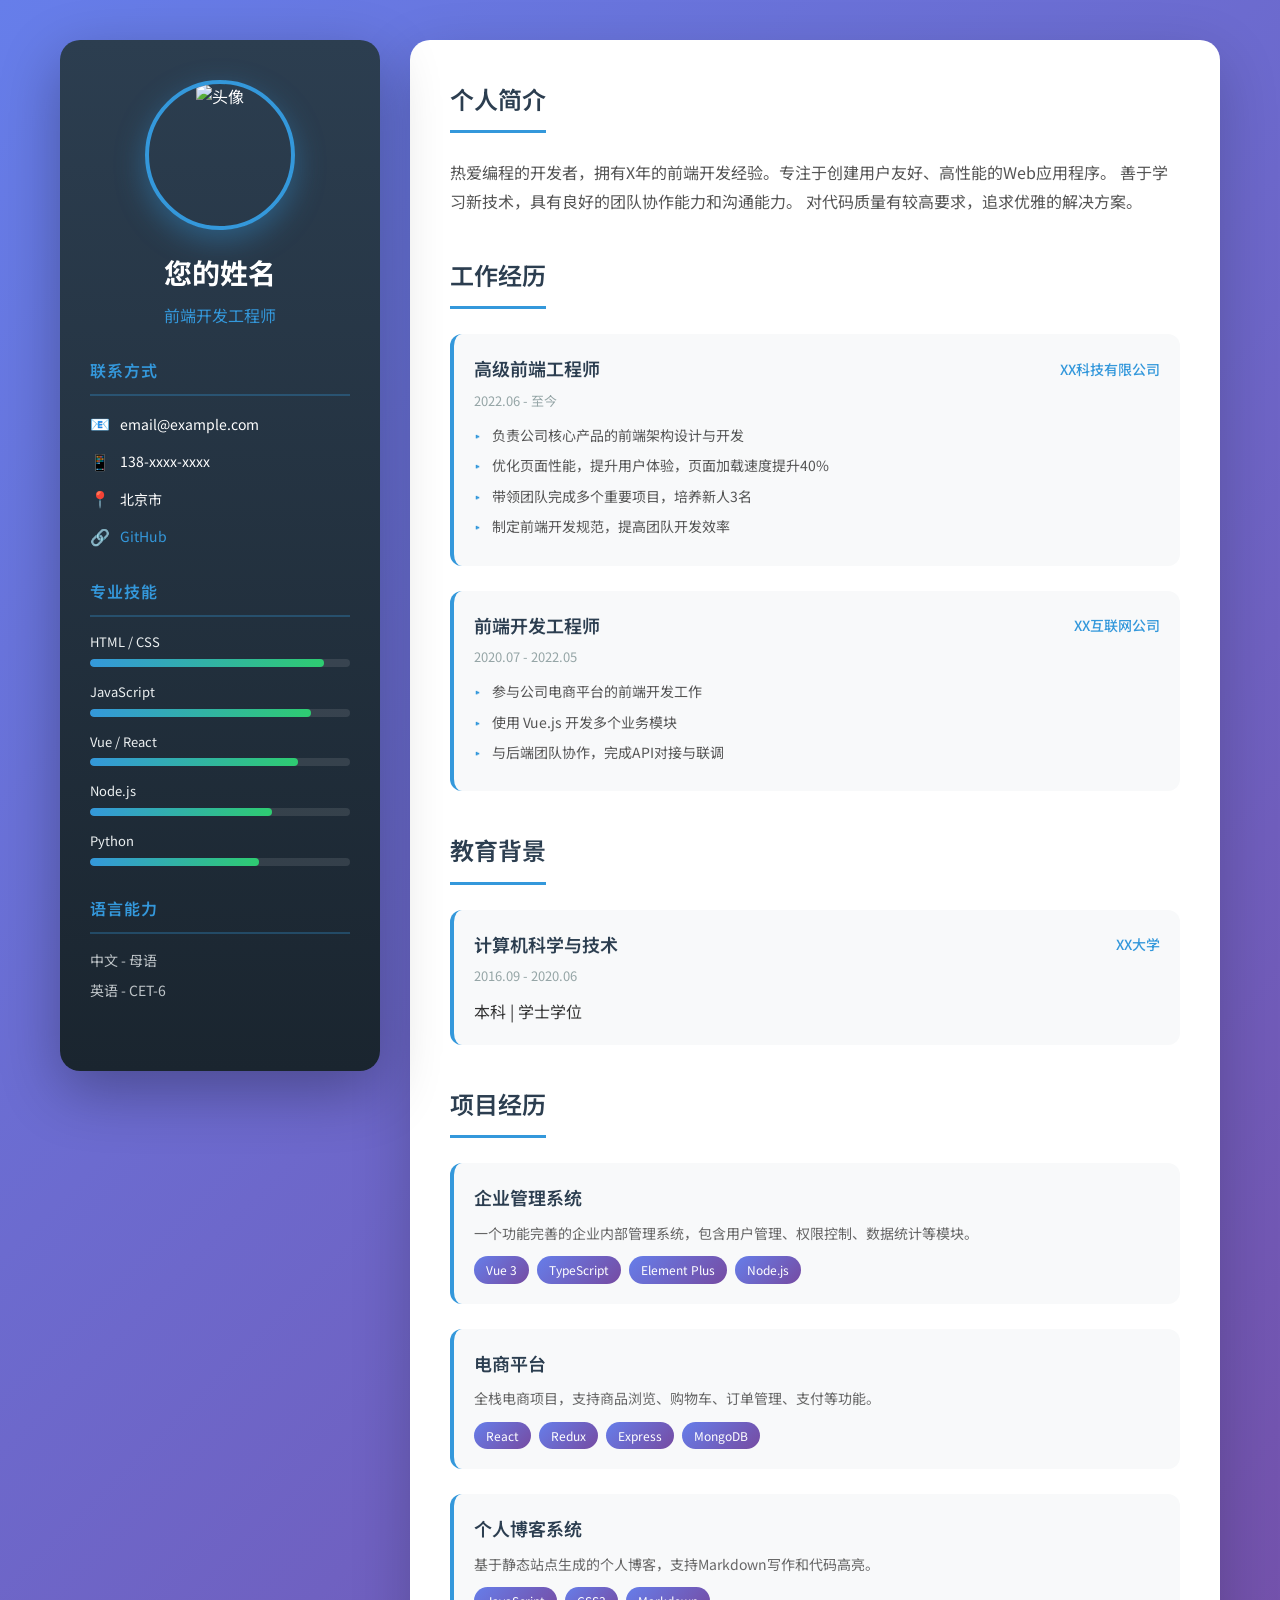
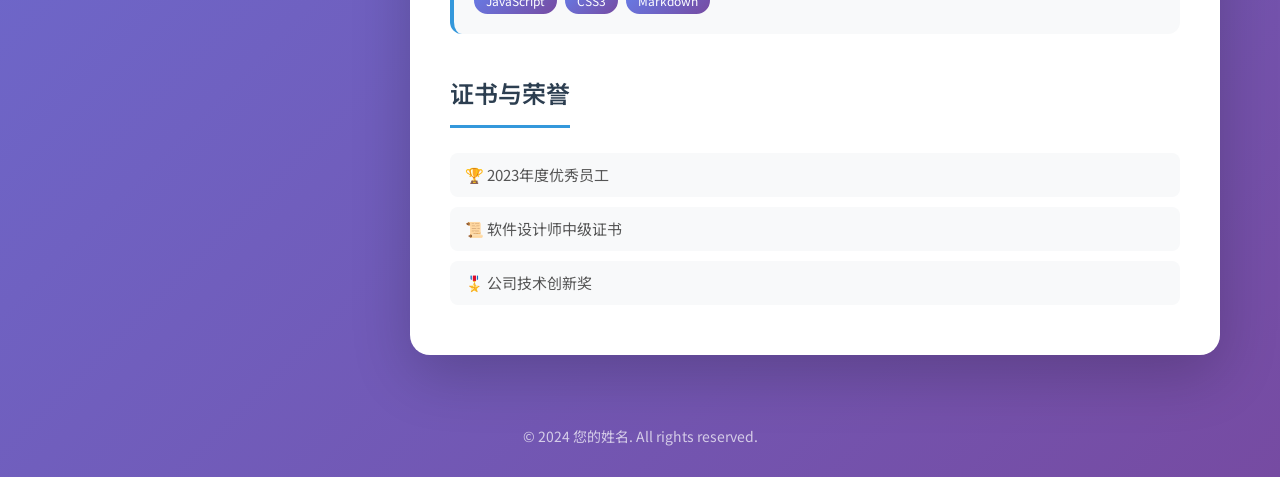
==== index.html @ 6ce11c9f "Convert to personal resume website - Add index.html with resume template - Add style.css with modern" ====
<!DOCTYPE html>
<html lang="zh-CN">
<head>
    <meta charset="UTF-8">
    <meta name="viewport" content="width=device-width, initial-scale=1.0">
    <title>个人简历 - 您的姓名</title>
    <link rel="stylesheet" href="style.css">
    <link href="https://fonts.googleapis.com/css2?family=Noto+Sans+SC:wght@300;400;500;700&display=swap" rel="stylesheet">
</head>
<body>
    <div class="container">
        <!-- 左侧边栏 -->
        <aside class="sidebar">
            <div class="profile">
                <div class="avatar">
                    <img src="https://via.placeholder.com/150" alt="头像">
                </div>
                <h1 class="name">您的姓名</h1>
                <p class="title">前端开发工程师</p>
            </div>

            <section class="contact">
                <h2>联系方式</h2>
                <ul>
                    <li>
                        <span class="icon">📧</span>
                        <span>email@example.com</span>
                    </li>
                    <li>
                        <span class="icon">📱</span>
                        <span>138-xxxx-xxxx</span>
                    </li>
                    <li>
                        <span class="icon">📍</span>
                        <span>北京市</span>
                    </li>
                    <li>
                        <span class="icon">🔗</span>
                        <a href="https://github.com/wuwuw666" target="_blank">GitHub</a>
                    </li>
                </ul>
            </section>

            <section class="skills">
                <h2>专业技能</h2>
                <div class="skill-item">
                    <span>HTML / CSS</span>
                    <div class="skill-bar">
                        <div class="skill-progress" style="width: 90%"></div>
                    </div>
                </div>
                <div class="skill-item">
                    <span>JavaScript</span>
                    <div class="skill-bar">
                        <div class="skill-progress" style="width: 85%"></div>
                    </div>
                </div>
                <div class="skill-item">
                    <span>Vue / React</span>
                    <div class="skill-bar">
                        <div class="skill-progress" style="width: 80%"></div>
                    </div>
                </div>
                <div class="skill-item">
                    <span>Node.js</span>
                    <div class="skill-bar">
                        <div class="skill-progress" style="width: 70%"></div>
                    </div>
                </div>
                <div class="skill-item">
                    <span>Python</span>
                    <div class="skill-bar">
                        <div class="skill-progress" style="width: 65%"></div>
                    </div>
                </div>
            </section>

            <section class="languages">
                <h2>语言能力</h2>
                <ul>
                    <li>中文 - 母语</li>
                    <li>英语 - CET-6</li>
                </ul>
            </section>
        </aside>

        <!-- 主内容区 -->
        <main class="main-content">
            <section class="about">
                <h2>个人简介</h2>
                <p>
                    热爱编程的开发者，拥有X年的前端开发经验。专注于创建用户友好、高性能的Web应用程序。
                    善于学习新技术，具有良好的团队协作能力和沟通能力。
                    对代码质量有较高要求，追求优雅的解决方案。
                </p>
            </section>

            <section class="experience">
                <h2>工作经历</h2>

                <div class="experience-item">
                    <div class="experience-header">
                        <h3>高级前端工程师</h3>
                        <span class="company">XX科技有限公司</span>
                    </div>
                    <span class="date">2022.06 - 至今</span>
                    <ul>
                        <li>负责公司核心产品的前端架构设计与开发</li>
                        <li>优化页面性能，提升用户体验，页面加载速度提升40%</li>
                        <li>带领团队完成多个重要项目，培养新人3名</li>
                        <li>制定前端开发规范，提高团队开发效率</li>
                    </ul>
                </div>

                <div class="experience-item">
                    <div class="experience-header">
                        <h3>前端开发工程师</h3>
                        <span class="company">XX互联网公司</span>
                    </div>
                    <span class="date">2020.07 - 2022.05</span>
                    <ul>
                        <li>参与公司电商平台的前端开发工作</li>
                        <li>使用 Vue.js 开发多个业务模块</li>
                        <li>与后端团队协作，完成API对接与联调</li>
                    </ul>
                </div>
            </section>

            <section class="education">
                <h2>教育背景</h2>
                <div class="education-item">
                    <div class="education-header">
                        <h3>计算机科学与技术</h3>
                        <span class="school">XX大学</span>
                    </div>
                    <span class="date">2016.09 - 2020.06</span>
                    <p>本科 | 学士学位</p>
                </div>
            </section>

            <section class="projects">
                <h2>项目经历</h2>

                <div class="project-item">
                    <h3>企业管理系统</h3>
                    <p class="project-desc">
                        一个功能完善的企业内部管理系统，包含用户管理、权限控制、数据统计等模块。
                    </p>
                    <div class="tech-tags">
                        <span class="tag">Vue 3</span>
                        <span class="tag">TypeScript</span>
                        <span class="tag">Element Plus</span>
                        <span class="tag">Node.js</span>
                    </div>
                </div>

                <div class="project-item">
                    <h3>电商平台</h3>
                    <p class="project-desc">
                        全栈电商项目，支持商品浏览、购物车、订单管理、支付等功能。
                    </p>
                    <div class="tech-tags">
                        <span class="tag">React</span>
                        <span class="tag">Redux</span>
                        <span class="tag">Express</span>
                        <span class="tag">MongoDB</span>
                    </div>
                </div>

                <div class="project-item">
                    <h3>个人博客系统</h3>
                    <p class="project-desc">
                        基于静态站点生成的个人博客，支持Markdown写作和代码高亮。
                    </p>
                    <div class="tech-tags">
                        <span class="tag">JavaScript</span>
                        <span class="tag">CSS3</span>
                        <span class="tag">Markdown</span>
                    </div>
                </div>
            </section>

            <section class="certificates">
                <h2>证书与荣誉</h2>
                <ul>
                    <li>🏆 2023年度优秀员工</li>
                    <li>📜 软件设计师中级证书</li>
                    <li>🎖️ 公司技术创新奖</li>
                </ul>
            </section>
        </main>
    </div>

    <footer>
        <p>&copy; 2024 您的姓名. All rights reserved.</p>
    </footer>
</body>
</html>
---- style.css ----
/* 全局样式 */
* {
    margin: 0;
    padding: 0;
    box-sizing: border-box;
}

body {
    font-family: 'Noto Sans SC', -apple-system, BlinkMacSystemFont, 'Segoe UI', sans-serif;
    background: linear-gradient(135deg, #667eea 0%, #764ba2 100%);
    min-height: 100vh;
    color: #333;
    line-height: 1.6;
}

/* 主容器 */
.container {
    max-width: 1200px;
    margin: 40px auto;
    display: grid;
    grid-template-columns: 320px 1fr;
    gap: 30px;
    padding: 0 20px;
}

/* 侧边栏 */
.sidebar {
    background: linear-gradient(180deg, #2c3e50 0%, #1a252f 100%);
    border-radius: 20px;
    padding: 40px 30px;
    color: #fff;
    box-shadow: 0 20px 60px rgba(0, 0, 0, 0.3);
    position: sticky;
    top: 40px;
    height: fit-content;
}

/* 头像和个人信息 */
.profile {
    text-align: center;
    margin-bottom: 30px;
}

.avatar {
    width: 150px;
    height: 150px;
    margin: 0 auto 20px;
    border-radius: 50%;
    overflow: hidden;
    border: 4px solid #3498db;
    box-shadow: 0 10px 30px rgba(52, 152, 219, 0.4);
}

.avatar img {
    width: 100%;
    height: 100%;
    object-fit: cover;
}

.name {
    font-size: 28px;
    font-weight: 700;
    margin-bottom: 8px;
    color: #fff;
}

.title {
    font-size: 16px;
    color: #3498db;
    font-weight: 400;
}

/* 侧边栏区块 */
.sidebar section {
    margin-bottom: 30px;
}

.sidebar h2 {
    font-size: 16px;
    font-weight: 600;
    color: #3498db;
    margin-bottom: 15px;
    padding-bottom: 10px;
    border-bottom: 2px solid rgba(52, 152, 219, 0.3);
    text-transform: uppercase;
    letter-spacing: 1px;
}

/* 联系方式 */
.contact ul {
    list-style: none;
}

.contact li {
    display: flex;
    align-items: center;
    gap: 10px;
    margin-bottom: 12px;
    font-size: 14px;
}

.contact .icon {
    font-size: 16px;
}

.contact a {
    color: #3498db;
    text-decoration: none;
    transition: color 0.3s;
}

.contact a:hover {
    color: #fff;
}

/* 技能条 */
.skill-item {
    margin-bottom: 15px;
}

.skill-item > span {
    display: block;
    font-size: 13px;
    margin-bottom: 6px;
    color: #ecf0f1;
}

.skill-bar {
    height: 8px;
    background: rgba(255, 255, 255, 0.1);
    border-radius: 4px;
    overflow: hidden;
}

.skill-progress {
    height: 100%;
    background: linear-gradient(90deg, #3498db, #2ecc71);
    border-radius: 4px;
    transition: width 1s ease;
}

/* 语言能力 */
.languages ul {
    list-style: none;
}

.languages li {
    font-size: 14px;
    margin-bottom: 8px;
    color: #bdc3c7;
}

/* 主内容区 */
.main-content {
    background: #fff;
    border-radius: 20px;
    padding: 40px;
    box-shadow: 0 20px 60px rgba(0, 0, 0, 0.2);
}

.main-content section {
    margin-bottom: 40px;
}

.main-content section:last-child {
    margin-bottom: 0;
}

.main-content h2 {
    font-size: 24px;
    font-weight: 600;
    color: #2c3e50;
    margin-bottom: 25px;
    padding-bottom: 12px;
    border-bottom: 3px solid #3498db;
    display: inline-block;
}

/* 个人简介 */
.about p {
    font-size: 16px;
    color: #555;
    line-height: 1.8;
}

/* 工作经历 */
.experience-item,
.education-item,
.project-item {
    margin-bottom: 25px;
    padding: 20px;
    background: #f8f9fa;
    border-radius: 12px;
    border-left: 4px solid #3498db;
    transition: transform 0.3s, box-shadow 0.3s;
}

.experience-item:hover,
.project-item:hover {
    transform: translateX(5px);
    box-shadow: 0 5px 20px rgba(52, 152, 219, 0.15);
}

.experience-header,
.education-header {
    display: flex;
    justify-content: space-between;
    align-items: center;
    flex-wrap: wrap;
    gap: 10px;
    margin-bottom: 8px;
}

.experience-header h3,
.education-header h3 {
    font-size: 18px;
    font-weight: 600;
    color: #2c3e50;
}

.company,
.school {
    font-size: 14px;
    color: #3498db;
    font-weight: 500;
}

.date {
    font-size: 13px;
    color: #95a5a6;
    display: block;
    margin-bottom: 12px;
}

.experience ul {
    list-style: none;
    padding-left: 0;
}

.experience li {
    position: relative;
    padding-left: 18px;
    margin-bottom: 8px;
    font-size: 14px;
    color: #555;
}

.experience li::before {
    content: "▸";
    position: absolute;
    left: 0;
    color: #3498db;
}

/* 项目经历 */
.project-item h3 {
    font-size: 18px;
    font-weight: 600;
    color: #2c3e50;
    margin-bottom: 10px;
}

.project-desc {
    font-size: 14px;
    color: #666;
    margin-bottom: 12px;
}

.tech-tags {
    display: flex;
    flex-wrap: wrap;
    gap: 8px;
}

.tag {
    display: inline-block;
    padding: 4px 12px;
    background: linear-gradient(135deg, #667eea, #764ba2);
    color: #fff;
    font-size: 12px;
    border-radius: 20px;
}

/* 证书 */
.certificates ul {
    list-style: none;
}

.certificates li {
    font-size: 15px;
    color: #555;
    margin-bottom: 10px;
    padding: 10px 15px;
    background: #f8f9fa;
    border-radius: 8px;
}

/* 页脚 */
footer {
    text-align: center;
    padding: 30px;
    color: rgba(255, 255, 255, 0.7);
    font-size: 14px;
}

/* 响应式设计 */
@media (max-width: 900px) {
    .container {
        grid-template-columns: 1fr;
    }

    .sidebar {
        position: static;
    }

    .experience-header,
    .education-header {
        flex-direction: column;
        align-items: flex-start;
    }
}

@media (max-width: 480px) {
    .container {
        margin: 20px auto;
    }

    .sidebar,
    .main-content {
        padding: 25px 20px;
    }

    .name {
        font-size: 24px;
    }

    .main-content h2 {
        font-size: 20px;
    }
}

/* 打印样式 */
@media print {
    body {
        background: #fff;
    }

    .container {
        margin: 0;
        box-shadow: none;
    }

    .sidebar {
        background: #f5f5f5;
        color: #333;
        position: static;
    }

    .main-content {
        box-shadow: none;
    }
}
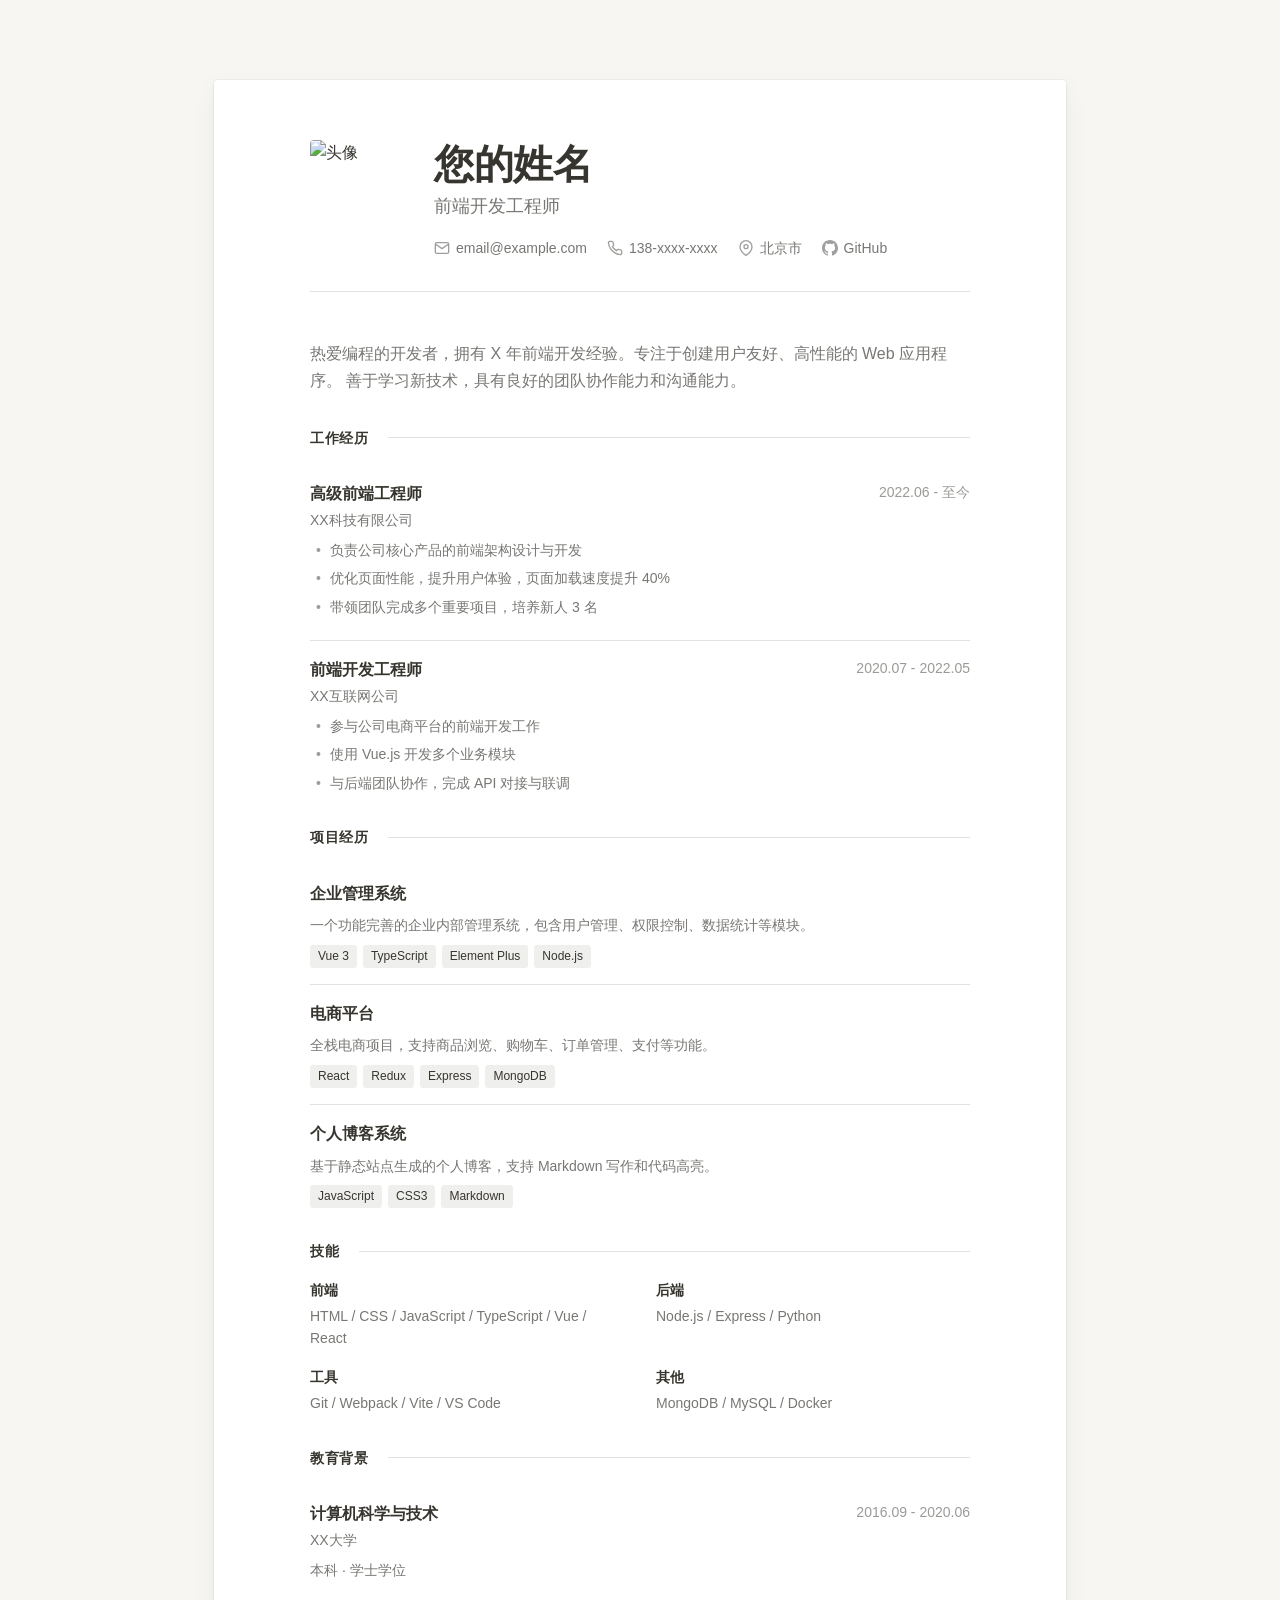
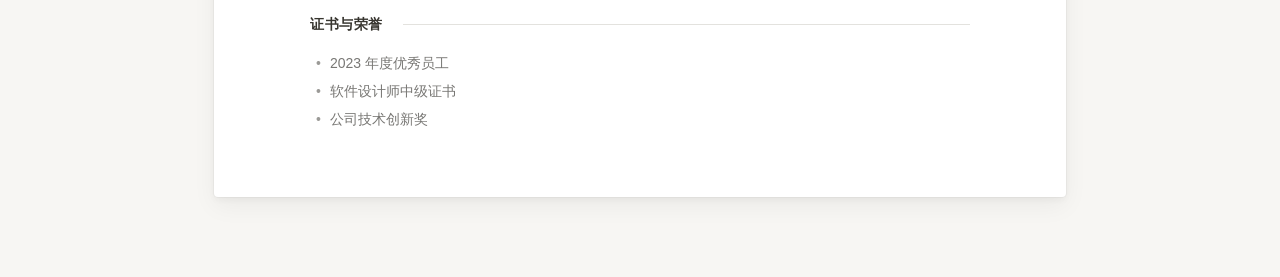
==== commit 82e51700: "Redesign with Notion-style UI - Clean minimal design - -apple-system font family - Simple color sche" ====
--- a/index.html
+++ b/index.html
@@ -3,150 +3,108 @@
 <head>
     <meta charset="UTF-8">
     <meta name="viewport" content="width=device-width, initial-scale=1.0">
-    <title>个人简历 - 您的姓名</title>
+    <title>简历 - 您的姓名</title>
     <link rel="stylesheet" href="style.css">
-    <link href="https://fonts.googleapis.com/css2?family=Noto+Sans+SC:wght@300;400;500;700&display=swap" rel="stylesheet">
 </head>
 <body>
-    <div class="container">
-        <!-- 左侧边栏 -->
-        <aside class="sidebar">
-            <div class="profile">
-                <div class="avatar">
-                    <img src="https://via.placeholder.com/150" alt="头像">
-                </div>
-                <h1 class="name">您的姓名</h1>
-                <p class="title">前端开发工程师</p>
-            </div>
-
-            <section class="contact">
-                <h2>联系方式</h2>
-                <ul>
-                    <li>
-                        <span class="icon">📧</span>
-                        <span>email@example.com</span>
-                    </li>
-                    <li>
-                        <span class="icon">📱</span>
-                        <span>138-xxxx-xxxx</span>
-                    </li>
-                    <li>
-                        <span class="icon">📍</span>
-                        <span>北京市</span>
-                    </li>
-                    <li>
-                        <span class="icon">🔗</span>
-                        <a href="https://github.com/wuwuw666" target="_blank">GitHub</a>
-                    </li>
-                </ul>
-            </section>
-
-            <section class="skills">
-                <h2>专业技能</h2>
-                <div class="skill-item">
-                    <span>HTML / CSS</span>
-                    <div class="skill-bar">
-                        <div class="skill-progress" style="width: 90%"></div>
+    <div class="page">
+        <article class="resume">
+            <!-- 头部 -->
+            <header class="header">
+                <div class="header-left">
+                    <div class="avatar">
+                        <img src="https://via.placeholder.com/100" alt="头像">
                     </div>
                 </div>
-                <div class="skill-item">
-                    <span>JavaScript</span>
-                    <div class="skill-bar">
-                        <div class="skill-progress" style="width: 85%"></div>
+                <div class="header-right">
+                    <h1 class="name">您的姓名</h1>
+                    <p class="title">前端开发工程师</p>
+                    <div class="contacts">
+                        <a href="mailto:email@example.com" class="contact-item">
+                            <svg width="16" height="16" viewBox="0 0 24 24" fill="none" stroke="currentColor" stroke-width="2">
+                                <path d="M4 4h16c1.1 0 2 .9 2 2v12c0 1.1-.9 2-2 2H4c-1.1 0-2-.9-2-2V6c0-1.1.9-2 2-2z"></path>
+                                <polyline points="22,6 12,13 2,6"></polyline>
+                            </svg>
+                            email@example.com
+                        </a>
+                        <span class="contact-item">
+                            <svg width="16" height="16" viewBox="0 0 24 24" fill="none" stroke="currentColor" stroke-width="2">
+                                <path d="M22 16.92v3a2 2 0 0 1-2.18 2 19.79 19.79 0 0 1-8.63-3.07 19.5 19.5 0 0 1-6-6 19.79 19.79 0 0 1-3.07-8.67A2 2 0 0 1 4.11 2h3a2 2 0 0 1 2 1.72 12.84 12.84 0 0 0 .7 2.81 2 2 0 0 1-.45 2.11L8.09 9.91a16 16 0 0 0 6 6l1.27-1.27a2 2 0 0 1 2.11-.45 12.84 12.84 0 0 0 2.81.7A2 2 0 0 1 22 16.92z"></path>
+                            </svg>
+                            138-xxxx-xxxx
+                        </span>
+                        <span class="contact-item">
+                            <svg width="16" height="16" viewBox="0 0 24 24" fill="none" stroke="currentColor" stroke-width="2">
+                                <path d="M21 10c0 7-9 13-9 13s-9-6-9-13a9 9 0 0 1 18 0z"></path>
+                                <circle cx="12" cy="10" r="3"></circle>
+                            </svg>
+                            北京市
+                        </span>
+                        <a href="https://github.com/wuwuw666" target="_blank" class="contact-item">
+                            <svg width="16" height="16" viewBox="0 0 24 24" fill="currentColor">
+                                <path d="M12 0c-6.626 0-12 5.373-12 12 0 5.302 3.438 9.8 8.207 11.387.599.111.793-.261.793-.577v-2.234c-3.338.726-4.033-1.416-4.033-1.416-.546-1.387-1.333-1.756-1.333-1.756-1.089-.745.083-.729.083-.729 1.205.084 1.839 1.237 1.839 1.237 1.07 1.834 2.807 1.304 3.492.997.107-.775.418-1.305.762-1.604-2.665-.305-5.467-1.334-5.467-5.931 0-1.311.469-2.381 1.236-3.221-.124-.303-.535-1.524.117-3.176 0 0 1.008-.322 3.301 1.23.957-.266 1.983-.399 3.003-.404 1.02.005 2.047.138 3.006.404 2.291-1.552 3.297-1.23 3.297-1.23.653 1.653.242 2.874.118 3.176.77.84 1.235 1.911 1.235 3.221 0 4.609-2.807 5.624-5.479 5.921.43.372.823 1.102.823 2.222v3.293c0 .319.192.694.801.576 4.765-1.589 8.199-6.086 8.199-11.386 0-6.627-5.373-12-12-12z"/>
+                            </svg>
+                            GitHub
+                        </a>
                     </div>
                 </div>
-                <div class="skill-item">
-                    <span>Vue / React</span>
-                    <div class="skill-bar">
-                        <div class="skill-progress" style="width: 80%"></div>
-                    </div>
-                </div>
-                <div class="skill-item">
-                    <span>Node.js</span>
-                    <div class="skill-bar">
-                        <div class="skill-progress" style="width: 70%"></div>
-                    </div>
-                </div>
-                <div class="skill-item">
-                    <span>Python</span>
-                    <div class="skill-bar">
-                        <div class="skill-progress" style="width: 65%"></div>
-                    </div>
-                </div>
-            </section>
+            </header>
 
-            <section class="languages">
-                <h2>语言能力</h2>
-                <ul>
-                    <li>中文 - 母语</li>
-                    <li>英语 - CET-6</li>
-                </ul>
-            </section>
-        </aside>
-
-        <!-- 主内容区 -->
-        <main class="main-content">
-            <section class="about">
-                <h2>个人简介</h2>
-                <p>
-                    热爱编程的开发者，拥有X年的前端开发经验。专注于创建用户友好、高性能的Web应用程序。
+            <!-- 简介 -->
+            <section class="section">
+                <p class="summary">
+                    热爱编程的开发者，拥有 X 年前端开发经验。专注于创建用户友好、高性能的 Web 应用程序。
                     善于学习新技术，具有良好的团队协作能力和沟通能力。
-                    对代码质量有较高要求，追求优雅的解决方案。
                 </p>
             </section>
 
-            <section class="experience">
-                <h2>工作经历</h2>
+            <!-- 工作经历 -->
+            <section class="section">
+                <h2 class="section-title">工作经历</h2>
 
-                <div class="experience-item">
-                    <div class="experience-header">
-                        <h3>高级前端工程师</h3>
-                        <span class="company">XX科技有限公司</span>
+                <div class="item">
+                    <div class="item-header">
+                        <div class="item-title-group">
+                            <h3 class="item-title">高级前端工程师</h3>
+                            <span class="item-subtitle">XX科技有限公司</span>
+                        </div>
+                        <span class="item-date">2022.06 - 至今</span>
                     </div>
-                    <span class="date">2022.06 - 至今</span>
-                    <ul>
+                    <ul class="item-list">
                         <li>负责公司核心产品的前端架构设计与开发</li>
-                        <li>优化页面性能，提升用户体验，页面加载速度提升40%</li>
-                        <li>带领团队完成多个重要项目，培养新人3名</li>
-                        <li>制定前端开发规范，提高团队开发效率</li>
+                        <li>优化页面性能，提升用户体验，页面加载速度提升 40%</li>
+                        <li>带领团队完成多个重要项目，培养新人 3 名</li>
                     </ul>
                 </div>
 
-                <div class="experience-item">
-                    <div class="experience-header">
-                        <h3>前端开发工程师</h3>
-                        <span class="company">XX互联网公司</span>
+                <div class="item">
+                    <div class="item-header">
+                        <div class="item-title-group">
+                            <h3 class="item-title">前端开发工程师</h3>
+                            <span class="item-subtitle">XX互联网公司</span>
+                        </div>
+                        <span class="item-date">2020.07 - 2022.05</span>
                     </div>
-                    <span class="date">2020.07 - 2022.05</span>
-                    <ul>
+                    <ul class="item-list">
                         <li>参与公司电商平台的前端开发工作</li>
                         <li>使用 Vue.js 开发多个业务模块</li>
-                        <li>与后端团队协作，完成API对接与联调</li>
+                        <li>与后端团队协作，完成 API 对接与联调</li>
                     </ul>
                 </div>
             </section>
 
-            <section class="education">
-                <h2>教育背景</h2>
-                <div class="education-item">
-                    <div class="education-header">
-                        <h3>计算机科学与技术</h3>
-                        <span class="school">XX大学</span>
+            <!-- 项目经历 -->
+            <section class="section">
+                <h2 class="section-title">项目经历</h2>
+
+                <div class="item">
+                    <div class="item-header">
+                        <div class="item-title-group">
+                            <h3 class="item-title">企业管理系统</h3>
+                        </div>
                     </div>
-                    <span class="date">2016.09 - 2020.06</span>
-                    <p>本科 | 学士学位</p>
-                </div>
-            </section>
-
-            <section class="projects">
-                <h2>项目经历</h2>
-
-                <div class="project-item">
-                    <h3>企业管理系统</h3>
-                    <p class="project-desc">
-                        一个功能完善的企业内部管理系统，包含用户管理、权限控制、数据统计等模块。
-                    </p>
-                    <div class="tech-tags">
+                    <p class="item-desc">一个功能完善的企业内部管理系统，包含用户管理、权限控制、数据统计等模块。</p>
+                    <div class="tags">
                         <span class="tag">Vue 3</span>
                         <span class="tag">TypeScript</span>
                         <span class="tag">Element Plus</span>
@@ -154,12 +112,14 @@
                     </div>
                 </div>
 
-                <div class="project-item">
-                    <h3>电商平台</h3>
-                    <p class="project-desc">
-                        全栈电商项目，支持商品浏览、购物车、订单管理、支付等功能。
-                    </p>
-                    <div class="tech-tags">
+                <div class="item">
+                    <div class="item-header">
+                        <div class="item-title-group">
+                            <h3 class="item-title">电商平台</h3>
+                        </div>
+                    </div>
+                    <p class="item-desc">全栈电商项目，支持商品浏览、购物车、订单管理、支付等功能。</p>
+                    <div class="tags">
                         <span class="tag">React</span>
                         <span class="tag">Redux</span>
                         <span class="tag">Express</span>
@@ -167,12 +127,14 @@
                     </div>
                 </div>
 
-                <div class="project-item">
-                    <h3>个人博客系统</h3>
-                    <p class="project-desc">
-                        基于静态站点生成的个人博客，支持Markdown写作和代码高亮。
-                    </p>
-                    <div class="tech-tags">
+                <div class="item">
+                    <div class="item-header">
+                        <div class="item-title-group">
+                            <h3 class="item-title">个人博客系统</h3>
+                        </div>
+                    </div>
+                    <p class="item-desc">基于静态站点生成的个人博客，支持 Markdown 写作和代码高亮。</p>
+                    <div class="tags">
                         <span class="tag">JavaScript</span>
                         <span class="tag">CSS3</span>
                         <span class="tag">Markdown</span>
@@ -180,19 +142,54 @@
                 </div>
             </section>
 
-            <section class="certificates">
-                <h2>证书与荣誉</h2>
-                <ul>
-                    <li>🏆 2023年度优秀员工</li>
-                    <li>📜 软件设计师中级证书</li>
-                    <li>🎖️ 公司技术创新奖</li>
+            <!-- 技能 -->
+            <section class="section">
+                <h2 class="section-title">技能</h2>
+                <div class="skills-grid">
+                    <div class="skill-group">
+                        <h4>前端</h4>
+                        <p>HTML / CSS / JavaScript / TypeScript / Vue / React</p>
+                    </div>
+                    <div class="skill-group">
+                        <h4>后端</h4>
+                        <p>Node.js / Express / Python</p>
+                    </div>
+                    <div class="skill-group">
+                        <h4>工具</h4>
+                        <p>Git / Webpack / Vite / VS Code</p>
+                    </div>
+                    <div class="skill-group">
+                        <h4>其他</h4>
+                        <p>MongoDB / MySQL / Docker</p>
+                    </div>
+                </div>
+            </section>
+
+            <!-- 教育背景 -->
+            <section class="section">
+                <h2 class="section-title">教育背景</h2>
+                <div class="item">
+                    <div class="item-header">
+                        <div class="item-title-group">
+                            <h3 class="item-title">计算机科学与技术</h3>
+                            <span class="item-subtitle">XX大学</span>
+                        </div>
+                        <span class="item-date">2016.09 - 2020.06</span>
+                    </div>
+                    <p class="item-desc">本科 · 学士学位</p>
+                </div>
+            </section>
+
+            <!-- 证书 -->
+            <section class="section section-last">
+                <h2 class="section-title">证书与荣誉</h2>
+                <ul class="item-list">
+                    <li>2023 年度优秀员工</li>
+                    <li>软件设计师中级证书</li>
+                    <li>公司技术创新奖</li>
                 </ul>
             </section>
-        </main>
+        </article>
     </div>
-
-    <footer>
-        <p>&copy; 2024 您的姓名. All rights reserved.</p>
-    </footer>
 </body>
 </html>
--- a/style.css
+++ b/style.css
@@ -1,54 +1,65 @@
-/* 全局样式 */
+/* Notion 风格简历样式 */
+
 * {
     margin: 0;
     padding: 0;
     box-sizing: border-box;
 }
 
+:root {
+    --bg: #ffffff;
+    --bg-page: #f7f6f3;
+    --fg: #37352f;
+    --fg-secondary: #787774;
+    --fg-gray: #9b9a97;
+    --border: #e3e2de;
+    --accent: #2383e2;
+    --tag-bg: rgba(55, 53, 47, 0.08);
+    --tag-color: #37352f;
+    --hover-bg: rgba(55, 53, 47, 0.04);
+}
+
 body {
-    font-family: 'Noto Sans SC', -apple-system, BlinkMacSystemFont, 'Segoe UI', sans-serif;
-    background: linear-gradient(135deg, #667eea 0%, #764ba2 100%);
-    min-height: 100vh;
-    color: #333;
+    font-family: -apple-system, BlinkMacSystemFont, "Segoe UI", Helvetica, "Apple Color Emoji", Arial, sans-serif, "Segoe UI Emoji", "Segoe UI Symbol";
+    background: var(--bg-page);
+    color: var(--fg);
     line-height: 1.6;
-}
-
-/* 主容器 */
-.container {
-    max-width: 1200px;
-    margin: 40px auto;
-    display: grid;
-    grid-template-columns: 320px 1fr;
-    gap: 30px;
-    padding: 0 20px;
-}
-
-/* 侧边栏 */
-.sidebar {
-    background: linear-gradient(180deg, #2c3e50 0%, #1a252f 100%);
-    border-radius: 20px;
-    padding: 40px 30px;
-    color: #fff;
-    box-shadow: 0 20px 60px rgba(0, 0, 0, 0.3);
-    position: sticky;
-    top: 40px;
-    height: fit-content;
-}
-
-/* 头像和个人信息 */
-.profile {
-    text-align: center;
-    margin-bottom: 30px;
+    font-size: 16px;
+    -webkit-font-smoothing: antialiased;
+    -moz-osx-font-smoothing: grayscale;
+}
+
+.page {
+    max-width: 900px;
+    margin: 0 auto;
+    padding: 80px 24px;
+}
+
+.resume {
+    background: var(--bg);
+    padding: 60px 96px;
+    border-radius: 4px;
+    box-shadow: rgba(15, 15, 15, 0.03) 0px 0px 0px 1px, rgba(15, 15, 15, 0.04) 0px 3px 6px, rgba(15, 15, 15, 0.05) 0px 9px 24px;
+}
+
+/* 头部 */
+.header {
+    display: flex;
+    gap: 24px;
+    margin-bottom: 48px;
+    padding-bottom: 32px;
+    border-bottom: 1px solid var(--border);
+}
+
+.header-left {
+    flex-shrink: 0;
 }
 
 .avatar {
-    width: 150px;
-    height: 150px;
-    margin: 0 auto 20px;
-    border-radius: 50%;
+    width: 100px;
+    height: 100px;
+    border-radius: 4px;
     overflow: hidden;
-    border: 4px solid #3498db;
-    box-shadow: 0 10px 30px rgba(52, 152, 219, 0.4);
 }
 
 .avatar img {
@@ -57,306 +68,281 @@
     object-fit: cover;
 }
 
+.header-right {
+    flex: 1;
+}
+
 .name {
-    font-size: 28px;
+    font-size: 40px;
     font-weight: 700;
+    letter-spacing: -0.5px;
+    line-height: 1.2;
+    margin-bottom: 4px;
+}
+
+.title {
+    font-size: 18px;
+    color: var(--fg-secondary);
+    font-weight: 400;
+    margin-bottom: 16px;
+}
+
+.contacts {
+    display: flex;
+    flex-wrap: wrap;
+    gap: 12px 20px;
+}
+
+.contact-item {
+    display: inline-flex;
+    align-items: center;
+    gap: 6px;
+    font-size: 14px;
+    color: var(--fg-secondary);
+    text-decoration: none;
+    transition: color 0.15s;
+}
+
+.contact-item:hover {
+    color: var(--fg);
+}
+
+.contact-item svg {
+    flex-shrink: 0;
+    opacity: 0.7;
+}
+
+/* 区块 */
+.section {
+    margin-bottom: 32px;
+}
+
+.section-last {
+    margin-bottom: 0;
+}
+
+.section-title {
+    font-size: 14px;
+    font-weight: 600;
+    color: var(--fg);
+    text-transform: uppercase;
+    letter-spacing: 0.5px;
+    margin-bottom: 16px;
+    display: flex;
+    align-items: center;
+    gap: 8px;
+}
+
+.section-title::after {
+    content: "";
+    flex: 1;
+    height: 1px;
+    background: var(--border);
+    margin-left: 12px;
+}
+
+.summary {
+    font-size: 16px;
+    color: var(--fg-secondary);
+    line-height: 1.7;
+}
+
+/* 项目条目 */
+.item {
+    padding: 16px 0;
+    border-bottom: 1px solid var(--border);
+}
+
+.item:last-child {
+    border-bottom: none;
+    padding-bottom: 0;
+}
+
+.item-header {
+    display: flex;
+    justify-content: space-between;
+    align-items: flex-start;
+    gap: 16px;
     margin-bottom: 8px;
-    color: #fff;
-}
-
-.title {
-    font-size: 16px;
-    color: #3498db;
-    font-weight: 400;
-}
-
-/* 侧边栏区块 */
-.sidebar section {
-    margin-bottom: 30px;
-}
-
-.sidebar h2 {
+}
+
+.item-title-group {
+    display: flex;
+    flex-direction: column;
+    gap: 2px;
+}
+
+.item-title {
     font-size: 16px;
     font-weight: 600;
-    color: #3498db;
-    margin-bottom: 15px;
-    padding-bottom: 10px;
-    border-bottom: 2px solid rgba(52, 152, 219, 0.3);
-    text-transform: uppercase;
-    letter-spacing: 1px;
-}
-
-/* 联系方式 */
-.contact ul {
+    color: var(--fg);
+}
+
+.item-subtitle {
+    font-size: 14px;
+    color: var(--fg-secondary);
+}
+
+.item-date {
+    font-size: 14px;
+    color: var(--fg-gray);
+    white-space: nowrap;
+}
+
+.item-desc {
+    font-size: 14px;
+    color: var(--fg-secondary);
+    margin-bottom: 8px;
+    line-height: 1.6;
+}
+
+.item-list {
     list-style: none;
-}
-
-.contact li {
-    display: flex;
-    align-items: center;
-    gap: 10px;
-    margin-bottom: 12px;
-    font-size: 14px;
-}
-
-.contact .icon {
-    font-size: 16px;
-}
-
-.contact a {
-    color: #3498db;
-    text-decoration: none;
-    transition: color 0.3s;
-}
-
-.contact a:hover {
-    color: #fff;
-}
-
-/* 技能条 */
-.skill-item {
-    margin-bottom: 15px;
-}
-
-.skill-item > span {
-    display: block;
-    font-size: 13px;
+    padding: 0;
+}
+
+.item-list li {
+    position: relative;
+    padding-left: 20px;
+    font-size: 14px;
+    color: var(--fg-secondary);
     margin-bottom: 6px;
-    color: #ecf0f1;
-}
-
-.skill-bar {
-    height: 8px;
-    background: rgba(255, 255, 255, 0.1);
-    border-radius: 4px;
-    overflow: hidden;
-}
-
-.skill-progress {
-    height: 100%;
-    background: linear-gradient(90deg, #3498db, #2ecc71);
-    border-radius: 4px;
-    transition: width 1s ease;
-}
-
-/* 语言能力 */
-.languages ul {
-    list-style: none;
-}
-
-.languages li {
-    font-size: 14px;
-    margin-bottom: 8px;
-    color: #bdc3c7;
-}
-
-/* 主内容区 */
-.main-content {
-    background: #fff;
-    border-radius: 20px;
-    padding: 40px;
-    box-shadow: 0 20px 60px rgba(0, 0, 0, 0.2);
-}
-
-.main-content section {
-    margin-bottom: 40px;
-}
-
-.main-content section:last-child {
-    margin-bottom: 0;
-}
-
-.main-content h2 {
-    font-size: 24px;
-    font-weight: 600;
-    color: #2c3e50;
-    margin-bottom: 25px;
-    padding-bottom: 12px;
-    border-bottom: 3px solid #3498db;
-    display: inline-block;
-}
-
-/* 个人简介 */
-.about p {
-    font-size: 16px;
-    color: #555;
-    line-height: 1.8;
-}
-
-/* 工作经历 */
-.experience-item,
-.education-item,
-.project-item {
-    margin-bottom: 25px;
-    padding: 20px;
-    background: #f8f9fa;
-    border-radius: 12px;
-    border-left: 4px solid #3498db;
-    transition: transform 0.3s, box-shadow 0.3s;
-}
-
-.experience-item:hover,
-.project-item:hover {
-    transform: translateX(5px);
-    box-shadow: 0 5px 20px rgba(52, 152, 219, 0.15);
-}
-
-.experience-header,
-.education-header {
-    display: flex;
-    justify-content: space-between;
-    align-items: center;
+    line-height: 1.6;
+}
+
+.item-list li::before {
+    content: "•";
+    position: absolute;
+    left: 6px;
+    color: var(--fg-gray);
+}
+
+/* 标签 */
+.tags {
+    display: flex;
     flex-wrap: wrap;
-    gap: 10px;
-    margin-bottom: 8px;
-}
-
-.experience-header h3,
-.education-header h3 {
-    font-size: 18px;
-    font-weight: 600;
-    color: #2c3e50;
-}
-
-.company,
-.school {
-    font-size: 14px;
-    color: #3498db;
-    font-weight: 500;
-}
-
-.date {
-    font-size: 13px;
-    color: #95a5a6;
-    display: block;
-    margin-bottom: 12px;
-}
-
-.experience ul {
-    list-style: none;
-    padding-left: 0;
-}
-
-.experience li {
-    position: relative;
-    padding-left: 18px;
-    margin-bottom: 8px;
-    font-size: 14px;
-    color: #555;
-}
-
-.experience li::before {
-    content: "▸";
-    position: absolute;
-    left: 0;
-    color: #3498db;
-}
-
-/* 项目经历 */
-.project-item h3 {
-    font-size: 18px;
-    font-weight: 600;
-    color: #2c3e50;
-    margin-bottom: 10px;
-}
-
-.project-desc {
-    font-size: 14px;
-    color: #666;
-    margin-bottom: 12px;
-}
-
-.tech-tags {
-    display: flex;
-    flex-wrap: wrap;
-    gap: 8px;
+    gap: 6px;
 }
 
 .tag {
     display: inline-block;
-    padding: 4px 12px;
-    background: linear-gradient(135deg, #667eea, #764ba2);
-    color: #fff;
+    padding: 2px 8px;
+    background: var(--tag-bg);
+    color: var(--tag-color);
     font-size: 12px;
-    border-radius: 20px;
-}
-
-/* 证书 */
-.certificates ul {
-    list-style: none;
-}
-
-.certificates li {
-    font-size: 15px;
-    color: #555;
-    margin-bottom: 10px;
-    padding: 10px 15px;
-    background: #f8f9fa;
-    border-radius: 8px;
-}
-
-/* 页脚 */
-footer {
-    text-align: center;
-    padding: 30px;
-    color: rgba(255, 255, 255, 0.7);
-    font-size: 14px;
-}
-
-/* 响应式设计 */
-@media (max-width: 900px) {
-    .container {
-        grid-template-columns: 1fr;
-    }
-
-    .sidebar {
-        position: static;
-    }
-
-    .experience-header,
-    .education-header {
+    font-weight: 500;
+    border-radius: 3px;
+    transition: background 0.15s;
+}
+
+.tag:hover {
+    background: rgba(55, 53, 47, 0.12);
+}
+
+/* 技能网格 */
+.skills-grid {
+    display: grid;
+    grid-template-columns: repeat(2, 1fr);
+    gap: 16px 32px;
+}
+
+.skill-group h4 {
+    font-size: 14px;
+    font-weight: 600;
+    color: var(--fg);
+    margin-bottom: 4px;
+}
+
+.skill-group p {
+    font-size: 14px;
+    color: var(--fg-secondary);
+}
+
+/* 响应式 */
+@media (max-width: 768px) {
+    .page {
+        padding: 40px 16px;
+    }
+
+    .resume {
+        padding: 32px 24px;
+    }
+
+    .name {
+        font-size: 32px;
+    }
+
+    .header {
         flex-direction: column;
         align-items: flex-start;
-    }
-}
-
-@media (max-width: 480px) {
-    .container {
-        margin: 20px auto;
-    }
-
-    .sidebar,
-    .main-content {
-        padding: 25px 20px;
-    }
-
-    .name {
-        font-size: 24px;
-    }
-
-    .main-content h2 {
-        font-size: 20px;
+        gap: 16px;
+    }
+
+    .avatar {
+        width: 80px;
+        height: 80px;
+    }
+
+    .contacts {
+        flex-direction: column;
+        gap: 8px;
+    }
+
+    .skills-grid {
+        grid-template-columns: 1fr;
+    }
+
+    .item-header {
+        flex-direction: column;
+        gap: 4px;
+    }
+
+    .item-date {
+        order: -1;
     }
 }
 
 /* 打印样式 */
 @media print {
     body {
-        background: #fff;
-    }
-
-    .container {
-        margin: 0;
+        background: white;
+    }
+
+    .page {
+        padding: 0;
+        max-width: none;
+    }
+
+    .resume {
         box-shadow: none;
-    }
-
-    .sidebar {
-        background: #f5f5f5;
-        color: #333;
-        position: static;
-    }
-
-    .main-content {
-        box-shadow: none;
-    }
-}
+        padding: 0;
+    }
+
+    .section-title::after {
+        display: none;
+    }
+}
+
+/* 选中样式 */
+::selection {
+    background: rgba(35, 131, 226, 0.28);
+}
+
+/* 滚动条 */
+::-webkit-scrollbar {
+    width: 8px;
+    height: 8px;
+}
+
+::-webkit-scrollbar-track {
+    background: transparent;
+}
+
+::-webkit-scrollbar-thumb {
+    background: var(--border);
+    border-radius: 4px;
+}
+
+::-webkit-scrollbar-thumb:hover {
+    background: var(--fg-gray);
+}
